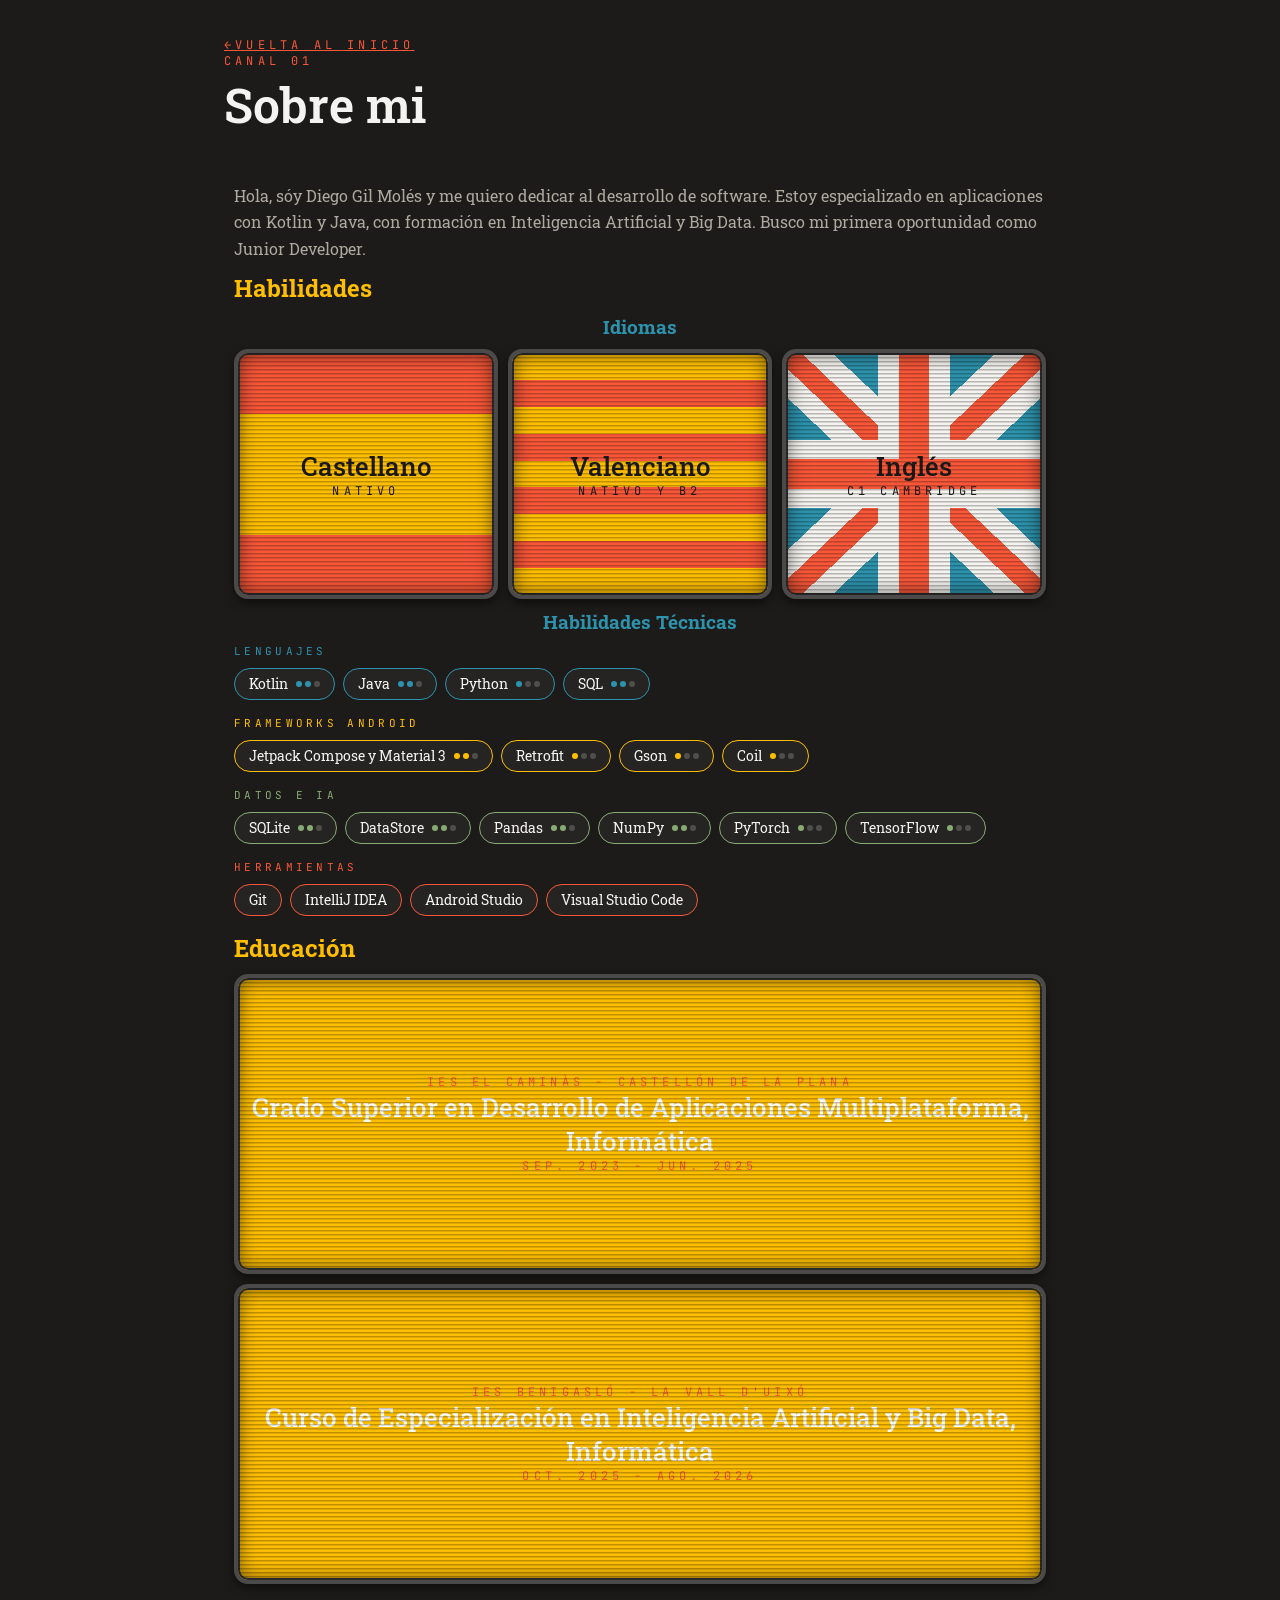
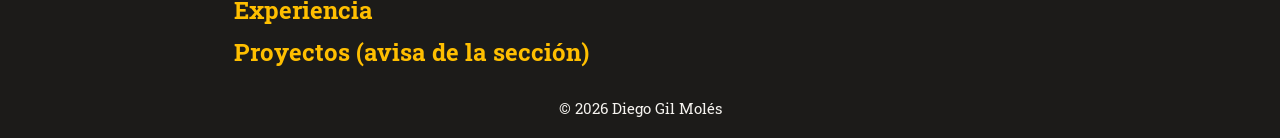
==== about.html @ fcc7936d "Initial Commit" ====
<!DOCTYPE html>
<html lang="es">

<head>
    <meta charset="UTF-8">
    <meta name="viewport" content="width=device-width, initial-scale=1.0">
    <title>Diego Gil Molés — Desarrollador Android &amp; Backend</title>
    <meta name="description"
        content="Portfolio de Diego Gil Molés, desarrollador de software de Vila-real especializado en Android con Kotlin, Java, IA y Big Data." />
    <link rel="stylesheet" href="style.css">
    <link rel="preconnect" href="https://fonts.googleapis.com">
    <link rel="preconnect" href="https://fonts.gstatic.com" crossorigin>
    <link
        href="https://fonts.googleapis.com/css2?family=JetBrains+Mono:wght@600&family=Roboto+Slab:wght@700&display=swap"
        rel="stylesheet">
</head>

<body>
    <div class="page">
        <!-- Header -->
        <header class="site-header">
            <div class="header-text">
                <a href="index.html" class="location">&larr;Vuelta al Inicio</a>
                <p class="location">Canal 01</p>
                <h1>Sobre mi</h1>
            </div>
        </header>

        <!-- Main content -->
        <main class="content">
            <p class="text-content">
                Hola, sóy Diego Gil Molés y me quiero dedicar al desarrollo de software.
                Estoy especializado en aplicaciones con Kotlin y Java, con formación en Inteligencia Artificial y Big
                Data.
                Busco mi primera oportunidad como Junior Developer.
            </p>

            <h2 style="color: #FFBF00;">Habilidades</h2>
            <h3 style="color: #2D93AD; align-self: center;">Idiomas</h3>
            <div class="btn-row">
                <div class="btn flag-spa">
                    <span class="btn-title">Castellano</span>
                    <p class="location">Nativo</p>
                </div>
                <div class="btn flag-cat">
                    <span class="btn-title">Valenciano</span>
                    <p class="location">Nativo y B2</p>
                </div>
                <div class="btn flag-gb">
                    <span class="btn-title">Inglés</span>
                    <p class="location">C1 Cambridge</p>
                </div>
            </div>
            <h3 style="color: #2D93AD; align-self: center;">Habilidades Técnicas</h3>
            <div class="skills-group skills-group--lang">
                <p class="skills-group-label">Lenguajes</p>
                <div class="chip-row">
                    <span class="chip">
                        <span>Kotlin</span>
                        <span class="chip-level chip-level-2" aria-label="Nivel intermedio"></span>
                    </span>
                    <span class="chip">
                        <span>Java</span>
                        <span class="chip-level chip-level-2" aria-label="Nivel intermedio"></span>
                    </span>
                    <span class="chip">
                        <span>Python</span>
                        <span class="chip-level chip-level-1" aria-label="Nivel basico"></span>
                    </span>
                    <span class="chip">
                        <span>SQL</span>
                        <span class="chip-level chip-level-2" aria-label="Nivel intermedio"></span>
                    </span>
                </div>
            </div>

            <div class="skills-group skills-group--android">
                <p class="skills-group-label">Frameworks Android</p>
                <div class="chip-row">
                    <span class="chip">
                        <span>Jetpack Compose y Material 3</span>
                        <span class="chip-level chip-level-2" aria-label="Nivel intermedio"></span>
                    </span>
                    <span class="chip">
                        <span>Retrofit</span>
                        <span class="chip-level chip-level-1" aria-label="Nivel basico"></span>
                    </span>
                    <span class="chip">
                        <span>Gson</span>
                        <span class="chip-level chip-level-1" aria-label="Nivel basico"></span>
                    </span>
                    <span class="chip">
                        <span>Coil</span>
                        <span class="chip-level chip-level-1" aria-label="Nivel basico"></span>
                    </span>
                </div>
            </div>

            <div class="skills-group skills-group--data">
                <p class="skills-group-label">Datos e IA</p>
                <div class="chip-row">
                    <span class="chip">
                        <span>SQLite</span>
                        <span class="chip-level chip-level-2" aria-label="Nivel intermedio"></span>
                    </span>
                    <span class="chip">
                        <span>DataStore</span>
                        <span class="chip-level chip-level-2" aria-label="Nivel intermedio"></span>
                    </span>
                    <span class="chip">
                        <span>Pandas</span>
                        <span class="chip-level chip-level-2" aria-label="Nivel intermedio"></span>
                    </span>
                    <span class="chip">
                        <span>NumPy</span>
                        <span class="chip-level chip-level-2" aria-label="Nivel intermedio"></span>
                    </span>
                    <span class="chip">
                        <span>PyTorch</span>
                        <span class="chip-level chip-level-1" aria-label="Nivel basico"></span>
                    </span>
                    <span class="chip">
                        <span>TensorFlow</span>
                        <span class="chip-level chip-level-1" aria-label="Nivel basico"></span>
                    </span>
                </div>
            </div>

            <div class="skills-group skills-group--tools">
                <p class="skills-group-label">Herramientas</p>
                <div class="chip-row">
                    <span class="chip"><span>Git</span></span>
                    <span class="chip"><span>IntelliJ IDEA</span></span>
                    <span class="chip"><span>Android Studio</span></span>
                    <span class="chip"><span>Visual Studio Code</span></span>
                </div>
            </div>

            <h2 style="color: #FFBF00;">Educación</h2>
            <div class="btn btn-primary">
                <p class="location">IES El Caminàs - Castellón de la Plana</p>
                <span class="btn-title">Grado Superior en Desarrollo de Aplicaciones Multiplataforma, Informática</span>
                <p class="location">sep. 2023 - jun. 2025</p>
            </div>
            <div class="btn btn-primary">
                <p class="location">IES Benigasló - La Vall d'Uixó</p>
                <span class="btn-title">Curso de Especialización en Inteligencia Artificial y Big Data, Informática</span>
                <p class="location">oct. 2025 - ago. 2026</p>
            </div>

            <h2 style="color: #FFBF00;">Experiencia</h2>

            <h2 style="color: #FFBF00;">Proyectos (avisa de la sección)</h2>

        </main>

        <!-- Footer -->
        <footer class="footer">
            © <span id="year"></span> Diego Gil Molés
        </footer>

    </div>

    <script src="script.js"></script>
</body>

</html>
---- style.css ----
:root {
  --color-carbon-black: #1C1B19;
  --color-red-tomato: #F95738;
  --color-amber-gold: #FFBF00;
  --color-bright-amber: #FFCF00;
  --color-sage-green: #88AB75;
  --color-pacific-cyan: #2D93AD;

  --radius: 14px;
  --font-display: "Roboto Slab", system-ui, sans-serif;
  --font-mono: "JetBrains Mono", ui-monospace, monospace;
  /*
  --font-display: "Archivo", system-ui, sans-serif;
  --font-mono: "Space Mono", ui-monospace, monospace;
  */
}

* {
  box-sizing: border-box;
  margin: 0;
  padding: 0;
}

html,
body {
  height: 100%;
}

body {
  background-color: var(--color-carbon-black);
  font-family: var(--font-display);
  color: var(--color-text-dark);
  -webkit-font-smoothing: antialiased;
}

.page {
  width: 65%;
  max-width: 1400px;
  margin: 0 auto;
  min-height: 100vh;
  display: flex;
  flex-direction: column;
}

/* Top bar */
.top-bar {
  height: 20px;
}

/* Header */
.site-header {
  display: flex;
  align-items: left;
  gap: 28px;
  background-color: var(--color-carbon-black);
  padding: 32px 0;
}

.header-text {
  flex: 1;
}

.header-text h1 {
  font-family: var(--font-display);
  font-weight: 700;
  font-size: clamp(2.25rem, 5vw, 3rem);
  color: #f5f3ef;
  line-height: 1;
  font-weight: 600;
  margin: 12px 0px 12px;
}

.subtitle {
    font-size: 1rem;
    line-height: 1.65;
    color: rgba(236, 229, 216, 0.7);
    max-width: 60ch;
}

.location {
  font-family: var(--font-mono);
  font-size: 12px;
  letter-spacing: 0.35em;
  text-transform: uppercase;
  color: var(--color-red-tomato);
  margin: 0px;
}

/* Content */
.content {
  background-color: var(--color-carbon-black);
  padding: 10px;
  display: flex;
  flex-direction: column;
  gap: 10px;
  flex: 1;
}

.content h2 h3{
  font-family: var(--font-mono);
}

.text-content {
    font-size: 1rem;
    line-height: 1.65;
    color: rgba(236, 229, 216, 0.7);
}

.skills-group {
  display: flex;
  flex-direction: column;
  gap: 10px;
  margin-bottom: 6px;
}

.skills-group-label {
  font-family: var(--font-mono);
  font-size: 11px;
  letter-spacing: 0.3em;
  text-transform: uppercase;
  color: var(--accent);
}

.chip-row {
  display: flex;
  flex-wrap: wrap;
  gap: 8px;
}

.chip {
  display: inline-flex;
  align-items: center;
  gap: 8px;
  padding: 6px 14px;
  border-radius: 999px;
  border: 1px solid var(--accent);
  background: rgba(245, 243, 239, 0.04);
  font-size: 0.85rem;
  color: #f5f3ef;
}

.chip-level {
  display: inline-block;
  width: 6px;
  height: 6px;
  border-radius: 50%;
  margin-right: 18px; /* reserva espacio para los dos puntos "fantasma" del box-shadow */
  background: rgba(245, 243, 239, 0.2);
}

.chip-level-1 {
  background: var(--accent);
  box-shadow: 9px 0 0 rgba(245, 243, 239, 0.2), 18px 0 0 rgba(245, 243, 239, 0.2);
}
.chip-level-2 {
  background: var(--accent);
  box-shadow: 9px 0 0 var(--accent), 18px 0 0 rgba(245, 243, 239, 0.2);
}
.chip-level-3 {
  background: var(--accent);
  box-shadow: 9px 0 0 var(--accent), 18px 0 0 var(--accent);
}

.chip-level span {
  width: 6px;
  height: 6px;
  border-radius: 50%;
  background: rgba(245, 243, 239, 0.2);
}

.chip-level-1 span:nth-child(1),
.chip-level-2 span:nth-child(-n+2),
.chip-level-3 span:nth-child(-n+3) {
  background: var(--accent);
}

/* Category accents */
.skills-group--lang     { --accent: var(--color-pacific-cyan); }
.skills-group--android  { --accent: var(--color-amber-gold); }
.skills-group--data     { --accent: var(--color-sage-green); }
.skills-group--tools    { --accent: var(--color-red-tomato); }

.btn {
  display: flex;
  flex-direction: column;
  align-items: center;
  justify-content: center;
  background-color: var(--color-amber-gold);
  border-radius: var(--radius);
  min-height: 300px;
  text-decoration: none;
  color: white;
  text-align: center;
  padding: 10px;
  transition: background-color 0.15s ease, transform 0.15s ease;

  /* CRT TV frame */
  position: relative;
  overflow: hidden;
  border: 4px solid #4a4a4a;
  box-shadow:
    inset 0 0 0 2px #2a2a2a,
    inset 0 0 20px rgba(0, 0, 0, 0.6),
    0 4px 10px rgba(0, 0, 0, 0.5);
}

/* Scanlines overlay on the "screen" area */
.btn::before{
  content: "";
  position: absolute;
  inset: 0;
  background: repeating-linear-gradient(
    to bottom,
    rgba(0, 0, 0, 0.25) 0px,
    rgba(0, 0, 0, 0.25) 1px,
    transparent 2px,
    transparent 4px
  );
  pointer-events: none;
  z-index: 2;
}

/* Subtle screen vignette/glow to sell the glass curvature */
.btn::after{
  content: "";
  position: absolute;
  inset: 0;
  background: radial-gradient(
    elipse at center,
    transparent 55%,
    rgba(0, 0, 0, 0.45) 100%
  );
  pointer-events: none;
  z-index: 3;
}

.btn:hover {
  background-color: var(--color-bright-amber);
}

.btn-row {
  display: flex;
  gap: 10px;
}

.btn-row .btn {
  flex: 1;
  min-height: 250px;
}

.btn-title {
  font-size: 1.6rem;
  font-weight: 500;
}

/* Footer */
.footer {
  background-color: var(--color-carbon-black);
  text-align: center;
  padding: 20px;
  font-size: 0.95rem;
  color: #f5f3ef;
}

/* Placeholder anchor sections */
.page-section {
  height: 0;
}

/* Flag backgrounds — built from the existing palette, no new colors */

.flag-spa {
  background: linear-gradient(
    to bottom,
    var(--color-red-tomato) 0%, var(--color-red-tomato) 25%,
    var(--color-amber-gold) 25%, var(--color-amber-gold) 75%,
    var(--color-red-tomato) 75%, var(--color-red-tomato) 100%
  );
}

.flag-cat {
  /* Senyera: 9 alternating stripes, yellow on the outside */
  background: linear-gradient(
    to bottom,
    var(--color-amber-gold) 0%, var(--color-amber-gold) 11.11%,
    var(--color-red-tomato) 11.11%, var(--color-red-tomato) 22.22%,
    var(--color-amber-gold) 22.22%, var(--color-amber-gold) 33.33%,
    var(--color-red-tomato) 33.33%, var(--color-red-tomato) 44.44%,
    var(--color-amber-gold) 44.44%, var(--color-amber-gold) 55.55%,
    var(--color-red-tomato) 55.55%, var(--color-red-tomato) 66.66%,
    var(--color-amber-gold) 66.66%, var(--color-amber-gold) 77.77%,
    var(--color-red-tomato) 77.77%, var(--color-red-tomato) 88.88%,
    var(--color-amber-gold) 88.88%, var(--color-amber-gold) 100%
  );
}

.flag-gb {
  /* Union Jack, abstracted with the site palette instead of navy */
  background-color: var(--color-pacific-cyan);
  background-image:
    /* Red straight cross — topmost */
    linear-gradient(to right, transparent 44%, var(--color-red-tomato) 44%, var(--color-red-tomato) 56%, transparent 56%),
    linear-gradient(to bottom, transparent 44%, var(--color-red-tomato) 44%, var(--color-red-tomato) 56%, transparent 56%),
    /* White fimbriation for the straight cross — wide, masks the diagonals near center */
    linear-gradient(to right, transparent 36%, #f5f3ef 36%, #f5f3ef 64%, transparent 64%),
    linear-gradient(to bottom, transparent 36%, #f5f3ef 36%, #f5f3ef 64%, transparent 64%),
    /* Diagonal red stripes — thin, full box, sit behind the straight cross */
    linear-gradient(to bottom right, transparent 47%, var(--color-red-tomato) 47%, var(--color-red-tomato) 53%, transparent 53%),
    linear-gradient(to bottom left, transparent 47%, var(--color-red-tomato) 47%, var(--color-red-tomato) 53%, transparent 53%),
    /* Diagonal white fimbriation — behind the diagonal red, above the field */
    linear-gradient(to bottom right, transparent 41%, #f5f3ef 41%, #f5f3ef 59%, transparent 59%),
    linear-gradient(to bottom left, transparent 41%, #f5f3ef 41%, #f5f3ef 59%, transparent 59%);
}

.flag-spa .btn-title,
.flag-cat .btn-title,
.flag-gb .btn-title,
.flag-spa .location,
.flag-cat .location,
.flag-gb .location {
  color: var(--color-carbon-black);
}

.flag-es:hover,
.flag-val:hover {
  background-color: transparent;
}
.flag-gb:hover {
  background-color: var(--color-pacific-cyan);
}

/* Responsive */
@media (max-width: 600px) {
  .site-header {
    flex-direction: column;
    align-items: flex-start;
  }

  .btn {
    border-width: 8px;
  }

  .btn-row {
    flex-direction: column;
  }

  .btn-row .btn {
    min-height: 160px;
  }
}
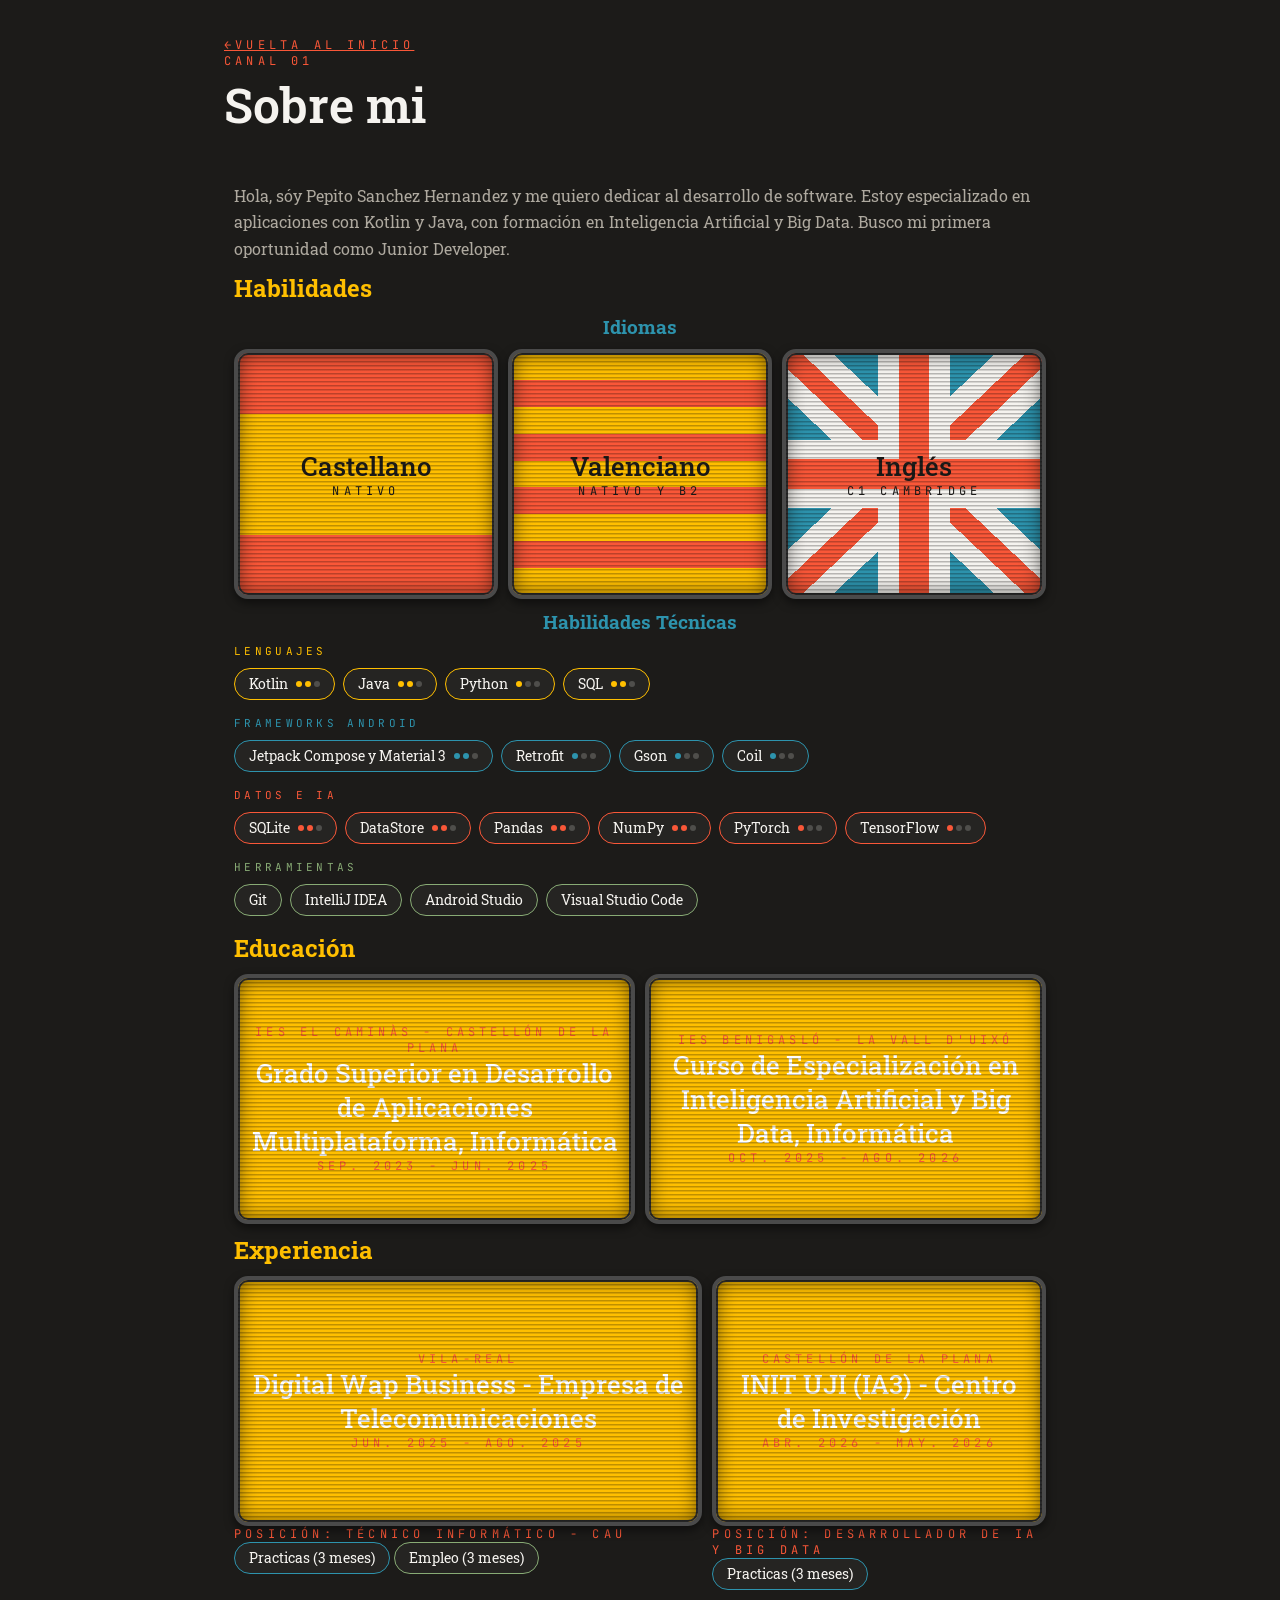
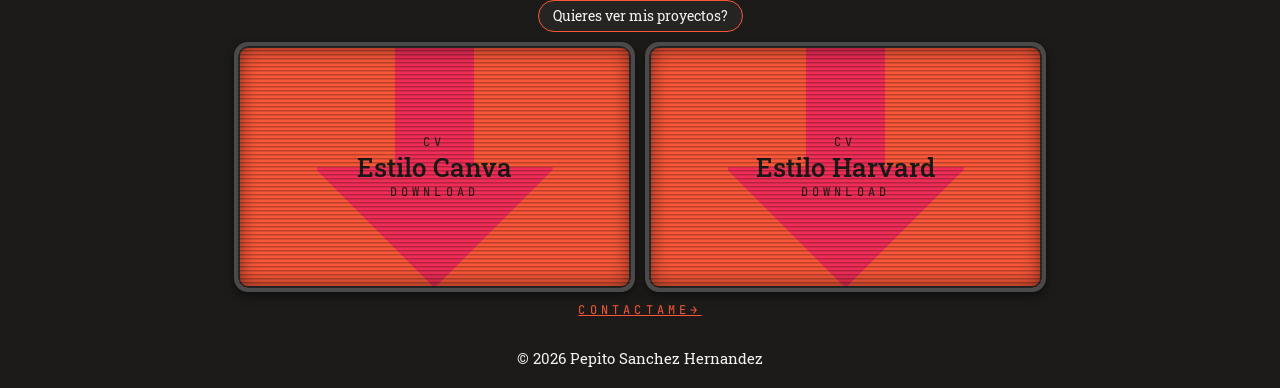
==== commit a1100610: "1st Commit (more for about.html)" ====
--- a/about.html
+++ b/about.html
@@ -4,9 +4,9 @@
 <head>
     <meta charset="UTF-8">
     <meta name="viewport" content="width=device-width, initial-scale=1.0">
-    <title>Diego Gil Molés — Desarrollador Android &amp; Backend</title>
+    <title>Pepito Sanchez Hernandez — Desarrollador Android &amp; Backend</title>
     <meta name="description"
-        content="Portfolio de Diego Gil Molés, desarrollador de software de Vila-real especializado en Android con Kotlin, Java, IA y Big Data." />
+        content="Portfolio de Pepito Sanchez Hernandez, desarrollador de software de Sueras especializado en Android con Kotlin, Java, IA y Big Data." />
     <link rel="stylesheet" href="style.css">
     <link rel="preconnect" href="https://fonts.googleapis.com">
     <link rel="preconnect" href="https://fonts.gstatic.com" crossorigin>
@@ -29,7 +29,7 @@
         <!-- Main content -->
         <main class="content">
             <p class="text-content">
-                Hola, sóy Diego Gil Molés y me quiero dedicar al desarrollo de software.
+                Hola, sóy Pepito Sanchez Hernandez y me quiero dedicar al desarrollo de software.
                 Estoy especializado en aplicaciones con Kotlin y Java, con formación en Inteligencia Artificial y Big
                 Data.
                 Busco mi primera oportunidad como Junior Developer.
@@ -137,26 +137,70 @@
             </div>
 
             <h2 style="color: #FFBF00;">Educación</h2>
-            <div class="btn btn-primary">
-                <p class="location">IES El Caminàs - Castellón de la Plana</p>
-                <span class="btn-title">Grado Superior en Desarrollo de Aplicaciones Multiplataforma, Informática</span>
-                <p class="location">sep. 2023 - jun. 2025</p>
-            </div>
-            <div class="btn btn-primary">
-                <p class="location">IES Benigasló - La Vall d'Uixó</p>
-                <span class="btn-title">Curso de Especialización en Inteligencia Artificial y Big Data, Informática</span>
-                <p class="location">oct. 2025 - ago. 2026</p>
+            <div class="btn-row">
+                <div class="btn btn-primary">
+                    <p class="location">IES El Caminàs - Castellón de la Plana</p>
+                    <span class="btn-title">Grado Superior en Desarrollo de Aplicaciones Multiplataforma,
+                        Informática</span>
+                    <p class="location">sep. 2023 - jun. 2025</p>
+                </div>
+                <div class="btn btn-primary">
+                    <p class="location">IES Benigasló - La Vall d'Uixó</p>
+                    <span class="btn-title">Curso de Especialización en Inteligencia Artificial y Big Data,
+                        Informática</span>
+                    <p class="location">oct. 2025 - ago. 2026</p>
+                </div>
             </div>
 
             <h2 style="color: #FFBF00;">Experiencia</h2>
-
-            <h2 style="color: #FFBF00;">Proyectos (avisa de la sección)</h2>
+            <!-- Make the tv be 50/50 in horizontal space, now is more liks 60/40 -->
+            <div class="btn-row">
+                <div>
+                    <div class="btn btn-primary">
+                        <p class="location">Vila-real</p>
+                        <span class="btn-title">Digital Wap Business - Empresa de Telecomunicaciones</span>
+                        <p class="location">jun. 2025 - ago. 2025</p>
+                    </div>
+                    <!-- Add a bit of space between the tv and the text -->
+                    <p class="location">Posición: Técnico Informático - CAU</p>
+                    <span class="chip skills-group--android"><span>Practicas (3 meses)</span></span>
+                    <span class="chip skills-group--tools"><span>Empleo (3 meses)</span></span>
+                </div>
+                <div>
+                    <div class="btn btn-primary">
+                        <p class="location">Castellón de la Plana</p>
+                        <span class="btn-title">INIT UJI (IA3) - Centro de Investigación</span>
+                        <p class="location">abr. 2026 - may. 2026</p>
+                    </div>
+                    <!-- Add a bit of space between the tv and the text -->
+                    <p class="location">Posición: Desarrollador de IA y Big Data</p>
+                    <span class="chip skills-group--android"><span>Practicas (3 meses)</span></span>
+                </div>
+            </div>
+            <!-- Add a bit of space -->
+            <a href="projects.html" style="align-self: center;"><span class="chip skills-group--data"><span>Quieres ver
+                        mis proyectos?</span></span></a>
+            <!-- Add a bit of space -->
+            <div class="btn-row">
+                <a class="btn icon-download" href="cv/CV_Canva.pdf" download="CV_Canva.pdf">
+                    <p class="location">CV</p>
+                    <span class="btn-title">Estilo Canva</span>
+                    <p class="location">DOWNLOAD</p>
+                </a>
+                <a class="btn icon-download" href="cv/CV_Harvard.pdf" download="CV_Harvard.pdf">
+                    <p class="location">CV</p>
+                    <span class="btn-title">Estilo Harvard</span>
+                    <p class="location">DOWNLOAD</p>
+                </a>
+            </div>
+            <!-- Add a bit of space -->
+            <a href="index.html" class="location" style="align-self: center;">Contactame&rarr;</a>
 
         </main>
 
         <!-- Footer -->
         <footer class="footer">
-            © <span id="year"></span> Diego Gil Molés
+            © <span id="year"></span> Pepito Sanchez Hernandez
         </footer>
 
     </div>
--- a/style.css
+++ b/style.css
@@ -1,10 +1,12 @@
 :root {
   --color-carbon-black: #1C1B19;
   --color-red-tomato: #F95738;
+  --color-red-watermelon: #EF2D56;
   --color-amber-gold: #FFBF00;
   --color-bright-amber: #FFCF00;
   --color-sage-green: #88AB75;
   --color-pacific-cyan: #2D93AD;
+  --color-neon-ice: #4EFFEF;
 
   --radius: 14px;
   --font-display: "Roboto Slab", system-ui, sans-serif;
@@ -175,10 +177,10 @@
 }
 
 /* Category accents */
-.skills-group--lang     { --accent: var(--color-pacific-cyan); }
-.skills-group--android  { --accent: var(--color-amber-gold); }
-.skills-group--data     { --accent: var(--color-sage-green); }
-.skills-group--tools    { --accent: var(--color-red-tomato); }
+.skills-group--lang     { --accent: var(--color-amber-gold); }
+.skills-group--android  { --accent: var(--color-pacific-cyan); }
+.skills-group--data     { --accent: var(--color-red-tomato); }
+.skills-group--tools    { --accent: var(--color-sage-green); }
 
 .btn {
   display: flex;
@@ -329,6 +331,31 @@
   background-color: var(--color-pacific-cyan);
 }
 
+.icon-download {
+  background-color: var(--color-red-tomato);
+  background-image:
+    /* Stem */
+    linear-gradient(to right, transparent 40%, var(--color-red-watermelon) 40%, var(--color-red-watermelon) 60%, transparent 60%),
+    /* Arrowhead */
+    conic-gradient(from 315deg at 50% 100%, var(--color-red-watermelon) 0 90deg, transparent 90deg);
+  background-repeat: no-repeat;
+  background-size:
+    100% 50%,
+    60% 50%;
+  background-position:
+    top,
+    center bottom;
+}
+
+.icon-download .btn-title,
+.icon-download .location {
+  color: var(--color-carbon-black);
+}
+
+.icon-download:hover {
+  background-color: var(--color-red-tomato);
+}
+
 /* Responsive */
 @media (max-width: 600px) {
   .site-header {
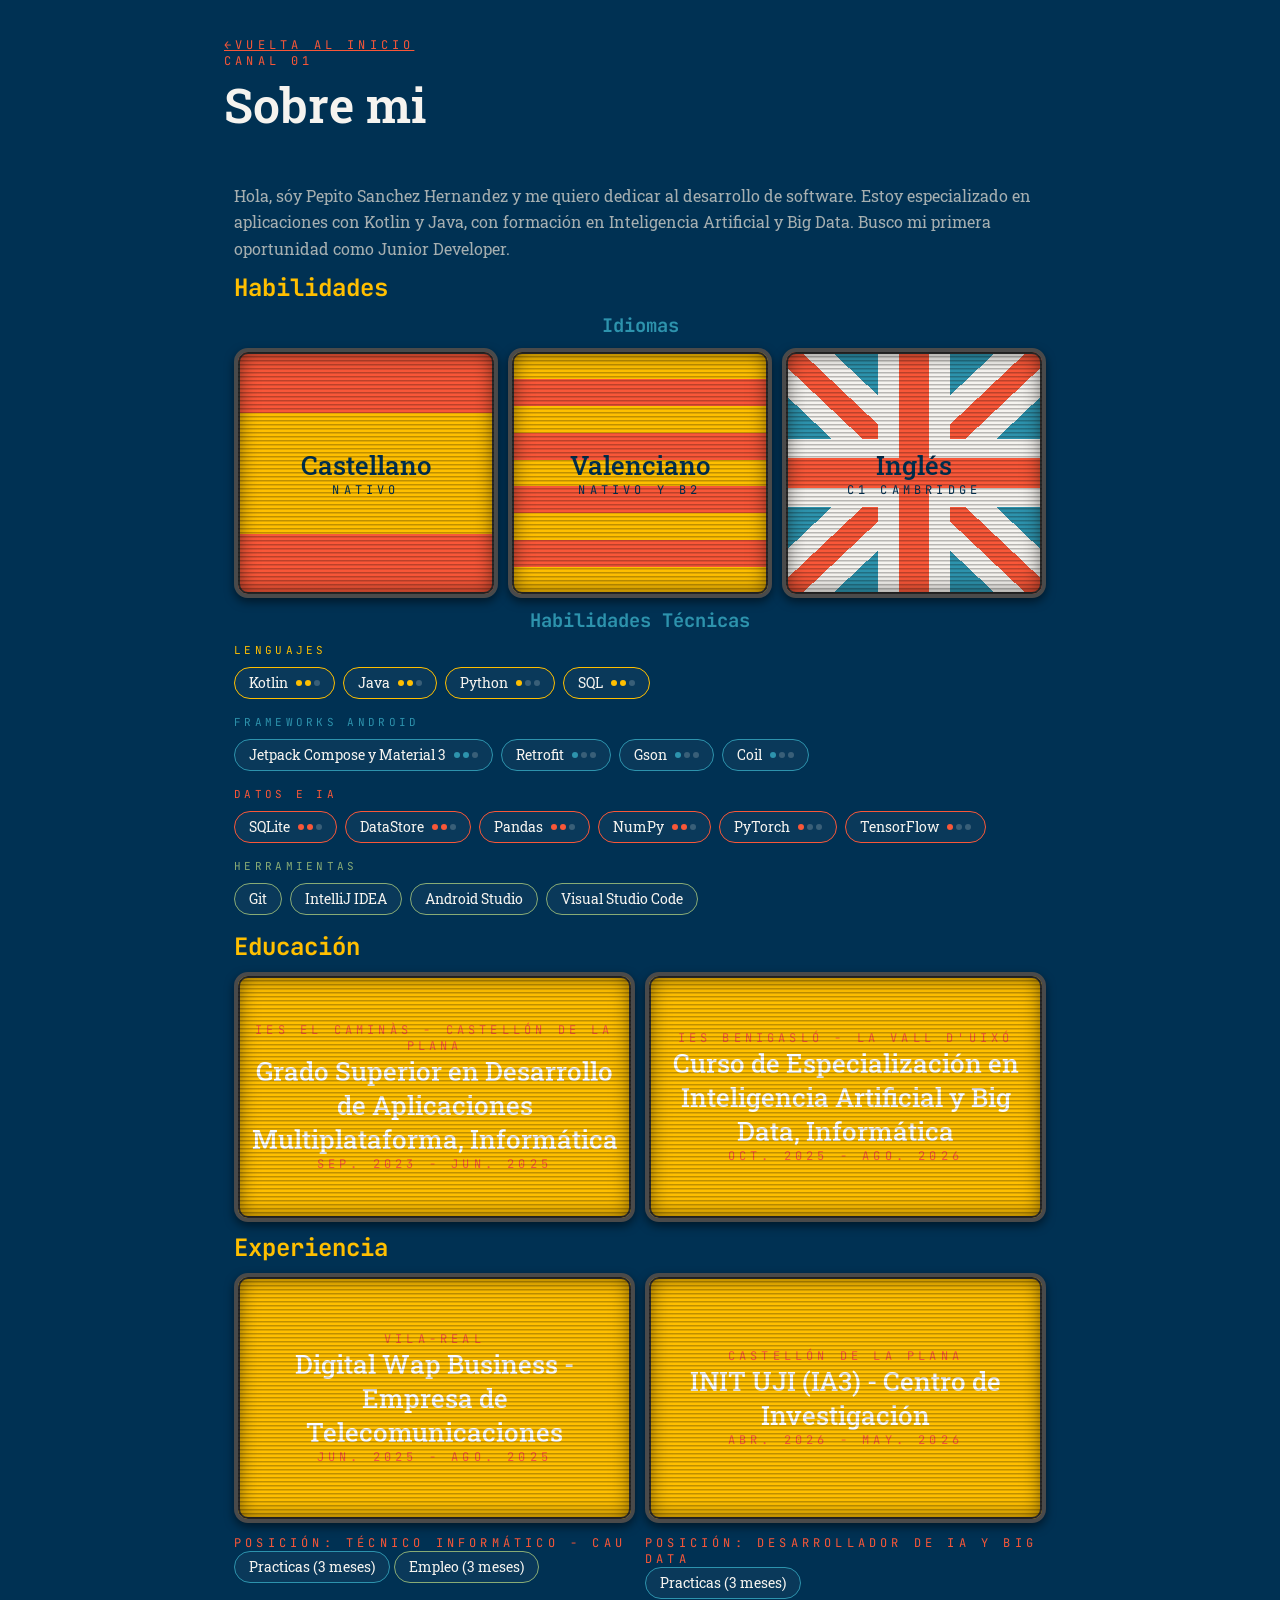
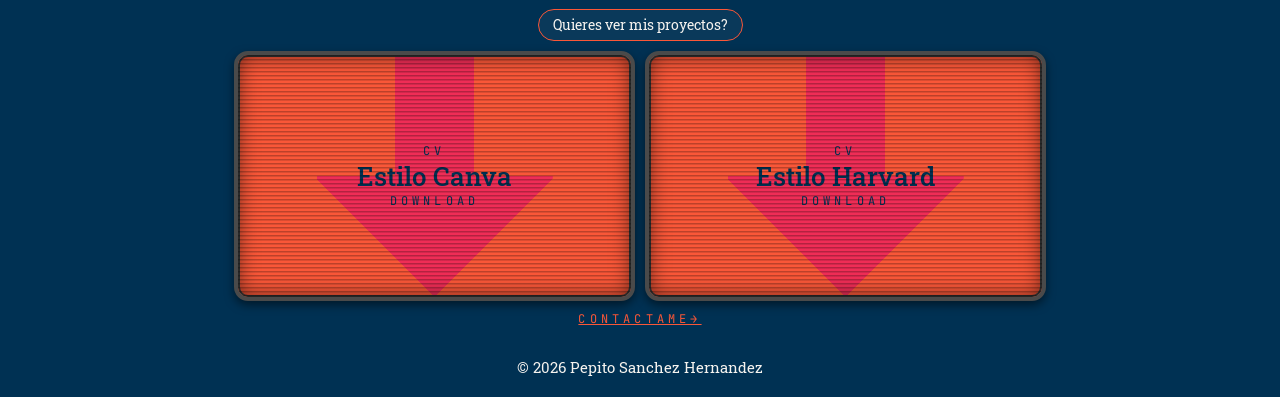
==== commit fc128b98: "2nd Commit (adjustments and new backgound color)" ====
--- a/about.html
+++ b/about.html
@@ -4,9 +4,9 @@
 <head>
     <meta charset="UTF-8">
     <meta name="viewport" content="width=device-width, initial-scale=1.0">
-    <title>Pepito Sanchez Hernandez — Desarrollador Android &amp; Backend</title>
+    <title>Diego Gil Molés — Desarrollador Android &amp; Backend</title>
     <meta name="description"
-        content="Portfolio de Pepito Sanchez Hernandez, desarrollador de software de Sueras especializado en Android con Kotlin, Java, IA y Big Data." />
+        content="Portfolio de Diego Gil Molés, desarrollador de software de Vila-real especializado en Android con Kotlin, Java, IA y Big Data." />
     <link rel="stylesheet" href="style.css">
     <link rel="preconnect" href="https://fonts.googleapis.com">
     <link rel="preconnect" href="https://fonts.gstatic.com" crossorigin>
--- a/style.css
+++ b/style.css
@@ -7,6 +7,7 @@
   --color-sage-green: #88AB75;
   --color-pacific-cyan: #2D93AD;
   --color-neon-ice: #4EFFEF;
+  --color-space-indigo: #003153;
 
   --radius: 14px;
   --font-display: "Roboto Slab", system-ui, sans-serif;
@@ -29,7 +30,7 @@
 }
 
 body {
-  background-color: var(--color-carbon-black);
+  background-color: var(--color-space-indigo);
   font-family: var(--font-display);
   color: var(--color-text-dark);
   -webkit-font-smoothing: antialiased;
@@ -54,7 +55,7 @@
   display: flex;
   align-items: left;
   gap: 28px;
-  background-color: var(--color-carbon-black);
+  background-color: var(--color-space-indigo);
   padding: 32px 0;
 }
 
@@ -90,7 +91,7 @@
 
 /* Content */
 .content {
-  background-color: var(--color-carbon-black);
+  background-color: var(--color-space-indigo);
   padding: 10px;
   display: flex;
   flex-direction: column;
@@ -98,7 +99,8 @@
   flex: 1;
 }
 
-.content h2 h3{
+.content h2,
+.content h3 {
   font-family: var(--font-mono);
 }
 
@@ -227,11 +229,11 @@
   content: "";
   position: absolute;
   inset: 0;
-  background: radial-gradient(
-    elipse at center,
+  /*background: radial-gradient(
+    ellipse at center,
     transparent 55%,
     rgba(0, 0, 0, 0.45) 100%
-  );
+  );*/
   pointer-events: none;
   z-index: 3;
 }
@@ -243,6 +245,11 @@
 .btn-row {
   display: flex;
   gap: 10px;
+}
+
+.btn-row > div {
+  flex: 1;
+  min-width: 0;
 }
 
 .btn-row .btn {
@@ -255,9 +262,13 @@
   font-weight: 500;
 }
 
+.btn + .location {
+  margin-top: 12px;
+}
+
 /* Footer */
 .footer {
-  background-color: var(--color-carbon-black);
+  background-color: var(--color-space-indigo);
   text-align: center;
   padding: 20px;
   font-size: 0.95rem;
@@ -320,11 +331,11 @@
 .flag-spa .location,
 .flag-cat .location,
 .flag-gb .location {
-  color: var(--color-carbon-black);
-}
-
-.flag-es:hover,
-.flag-val:hover {
+  color: var(--color-space-indigo);
+}
+
+.flag-spa:hover,
+.flag-cat:hover {
   background-color: transparent;
 }
 .flag-gb:hover {
@@ -349,7 +360,7 @@
 
 .icon-download .btn-title,
 .icon-download .location {
-  color: var(--color-carbon-black);
+  color: var(--color-space-indigo);
 }
 
 .icon-download:hover {
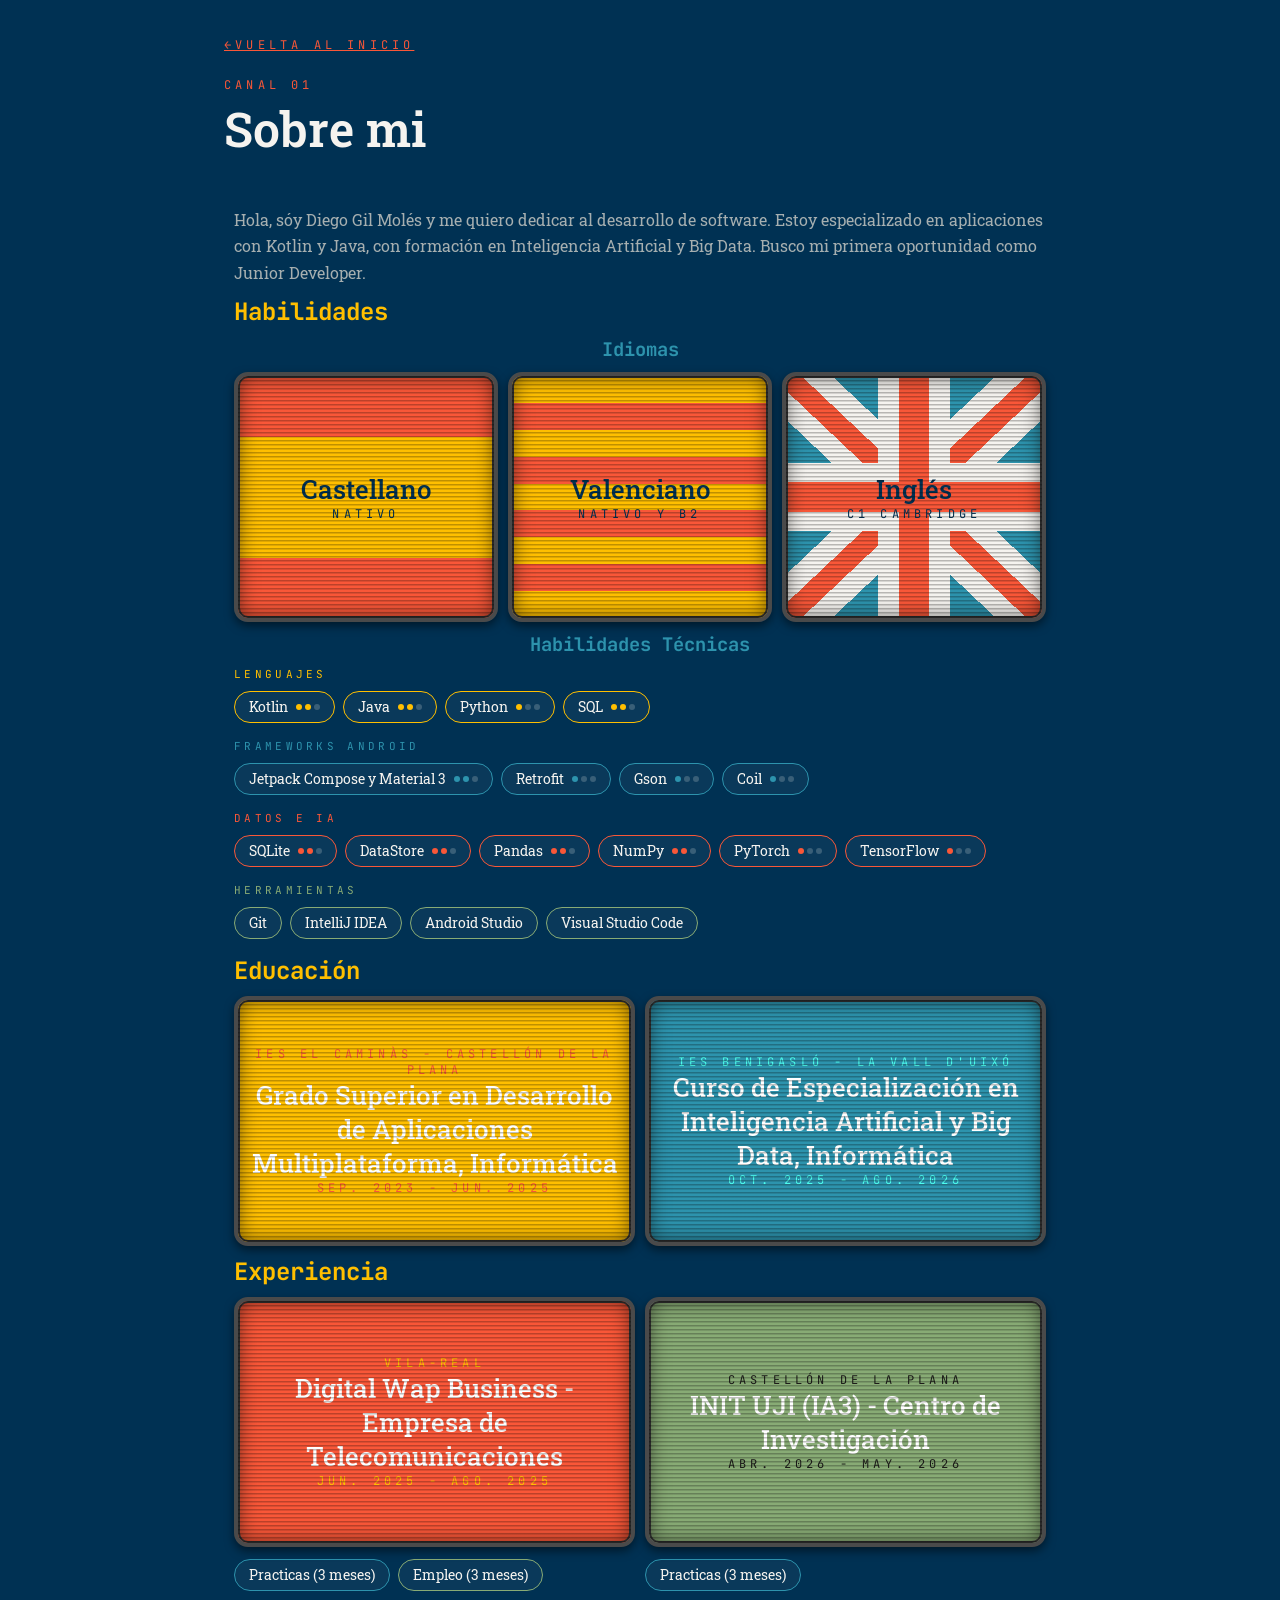
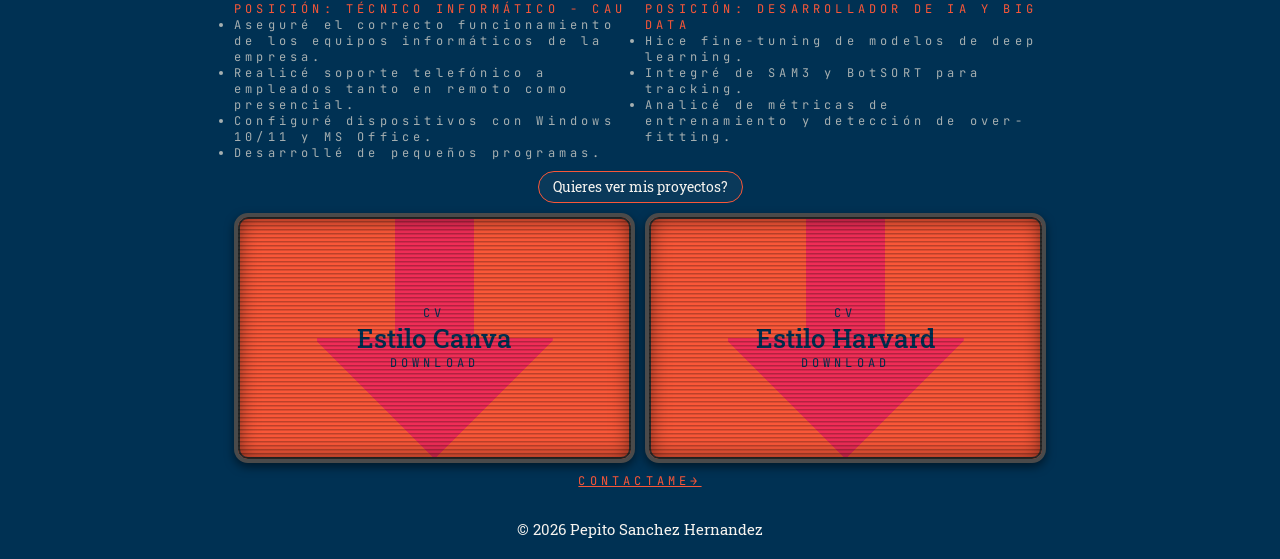
==== commit 21ed43e0: "3rd Commit (tvs with colours)" ====
--- a/about.html
+++ b/about.html
@@ -21,7 +21,7 @@
         <header class="site-header">
             <div class="header-text">
                 <a href="index.html" class="location">&larr;Vuelta al Inicio</a>
-                <p class="location">Canal 01</p>
+                <p class="location" style="margin: 24px 0 0;">Canal 01</p>
                 <h1>Sobre mi</h1>
             </div>
         </header>
@@ -29,7 +29,7 @@
         <!-- Main content -->
         <main class="content">
             <p class="text-content">
-                Hola, sóy Pepito Sanchez Hernandez y me quiero dedicar al desarrollo de software.
+                Hola, sóy Diego Gil Molés y me quiero dedicar al desarrollo de software.
                 Estoy especializado en aplicaciones con Kotlin y Java, con formación en Inteligencia Artificial y Big
                 Data.
                 Busco mi primera oportunidad como Junior Developer.
@@ -138,13 +138,13 @@
 
             <h2 style="color: #FFBF00;">Educación</h2>
             <div class="btn-row">
-                <div class="btn btn-primary">
+                <div class="btn btn-primary btn-yellow">
                     <p class="location">IES El Caminàs - Castellón de la Plana</p>
                     <span class="btn-title">Grado Superior en Desarrollo de Aplicaciones Multiplataforma,
                         Informática</span>
                     <p class="location">sep. 2023 - jun. 2025</p>
                 </div>
-                <div class="btn btn-primary">
+                <div class="btn btn-primary btn-blue">
                     <p class="location">IES Benigasló - La Vall d'Uixó</p>
                     <span class="btn-title">Curso de Especialización en Inteligencia Artificial y Big Data,
                         Informática</span>
@@ -153,34 +153,47 @@
             </div>
 
             <h2 style="color: #FFBF00;">Experiencia</h2>
-            <!-- Make the tv be 50/50 in horizontal space, now is more liks 60/40 -->
             <div class="btn-row">
                 <div>
-                    <div class="btn btn-primary">
+                    <div class="btn btn-primary btn-red">
                         <p class="location">Vila-real</p>
                         <span class="btn-title">Digital Wap Business - Empresa de Telecomunicaciones</span>
                         <p class="location">jun. 2025 - ago. 2025</p>
                     </div>
-                    <!-- Add a bit of space between the tv and the text -->
+                    <div class="chip-row" style="margin: 12px 0 10px;">
+                        <span class="chip skills-group--android"><span>Practicas (3 meses)</span></span>
+                        <span class="chip skills-group--tools"><span>Empleo (3 meses)</span></span>
+                    </div>
                     <p class="location">Posición: Técnico Informático - CAU</p>
-                    <span class="chip skills-group--android"><span>Practicas (3 meses)</span></span>
-                    <span class="chip skills-group--tools"><span>Empleo (3 meses)</span></span>
+                    <ul>
+                        <li>Aseguré el correcto funcionamiento de los equipos informáticos de la empresa.</li>
+                        <li>Realicé soporte telefónico a empleados tanto en remoto como presencial.</li>
+                        <li>Configuré dispositivos con Windows 10/11 y MS Office.</li>
+                        <li>Desarrollé de pequeños programas.</li>
+                    </ul>
                 </div>
                 <div>
-                    <div class="btn btn-primary">
+                    <div class="btn btn-primary btn-green">
                         <p class="location">Castellón de la Plana</p>
                         <span class="btn-title">INIT UJI (IA3) - Centro de Investigación</span>
                         <p class="location">abr. 2026 - may. 2026</p>
                     </div>
-                    <!-- Add a bit of space between the tv and the text -->
+                    <div class="chip-row" style="margin: 12px 0 10px;">
+                        <span class="chip skills-group--android"><span>Practicas (3 meses)</span></span>
+                    </div>
                     <p class="location">Posición: Desarrollador de IA y Big Data</p>
-                    <span class="chip skills-group--android"><span>Practicas (3 meses)</span></span>
-                </div>
-            </div>
-            <!-- Add a bit of space -->
-            <a href="projects.html" style="align-self: center;"><span class="chip skills-group--data"><span>Quieres ver
-                        mis proyectos?</span></span></a>
-            <!-- Add a bit of space -->
+                    <ul>
+                        <li>Hice fine-tuning de modelos de deep learning.</li>
+                        <li>Integré de SAM3 y BotSORT para tracking.</li>
+                        <li>Analicé de métricas de entrenamiento y detección de over-fitting.</li>
+                    </ul>
+                </div>
+            </div>
+            
+            <a href="projects.html" style="align-self: center;">
+                <span class="chip skills-group--data"><span>Quieres ver mis proyectos?</span></span>
+            </a>
+
             <div class="btn-row">
                 <a class="btn icon-download" href="cv/CV_Canva.pdf" download="CV_Canva.pdf">
                     <p class="location">CV</p>
--- a/style.css
+++ b/style.css
@@ -8,6 +8,7 @@
   --color-pacific-cyan: #2D93AD;
   --color-neon-ice: #4EFFEF;
   --color-space-indigo: #003153;
+  --color-white: #FFFFFF;
 
   --radius: 14px;
   --font-display: "Roboto Slab", system-ui, sans-serif;
@@ -85,7 +86,7 @@
   font-size: 12px;
   letter-spacing: 0.35em;
   text-transform: uppercase;
-  color: var(--color-red-tomato);
+  color: var(--btn-location, var(--color-red-tomato));
   margin: 0px;
 }
 
@@ -102,6 +103,15 @@
 .content h2,
 .content h3 {
   font-family: var(--font-mono);
+}
+
+.content ul,
+.content li {
+  font-family: var(--font-mono);
+  font-size: 12px;
+  letter-spacing: 0.35em;
+  color: rgba(236, 229, 216, 0.7);
+  margin: 0px;
 }
 
 .text-content {
@@ -189,11 +199,11 @@
   flex-direction: column;
   align-items: center;
   justify-content: center;
-  background-color: var(--color-amber-gold);
+  background-color: var(--btn-bg, var(--color-amber-gold));
   border-radius: var(--radius);
   min-height: 300px;
   text-decoration: none;
-  color: white;
+  color: var(--btn-text, white);
   text-align: center;
   padding: 10px;
   transition: background-color 0.15s ease, transform 0.15s ease;
@@ -239,7 +249,35 @@
 }
 
 .btn:hover {
-  background-color: var(--color-bright-amber);
+  background-color: var(--btn-bg-hover, var(--color-bright-amber));
+}
+
+.btn-yellow {
+  --btn-bg: var(--color-amber-gold);
+  --btn-bg-hover: var(--color-bright-amber);
+  --btn-text: var(--color-white);
+  --btn-location: var(--color-red-tomato);
+}
+
+.btn-blue {
+  --btn-bg: var(--color-pacific-cyan);
+  --btn-bg-hover: var(--color-neon-ice);
+  --btn-text: var(--color-white);
+  --btn-location: var(--color-neon-ice);
+}
+
+.btn-green {
+  --btn-bg: var(--color-sage-green);
+  --btn-bg-hover: var(--color-sage-green);
+  --btn-text: var(--color-white);
+  --btn-location: var(--color-carbon-black);
+}
+
+.btn-red {
+  --btn-bg: var(--color-red-tomato);
+  --btn-bg-hover: var(--color-red-watermelon);
+  --btn-text: var(--color-white);
+  --btn-location: var(--color-amber-gold);
 }
 
 .btn-row {
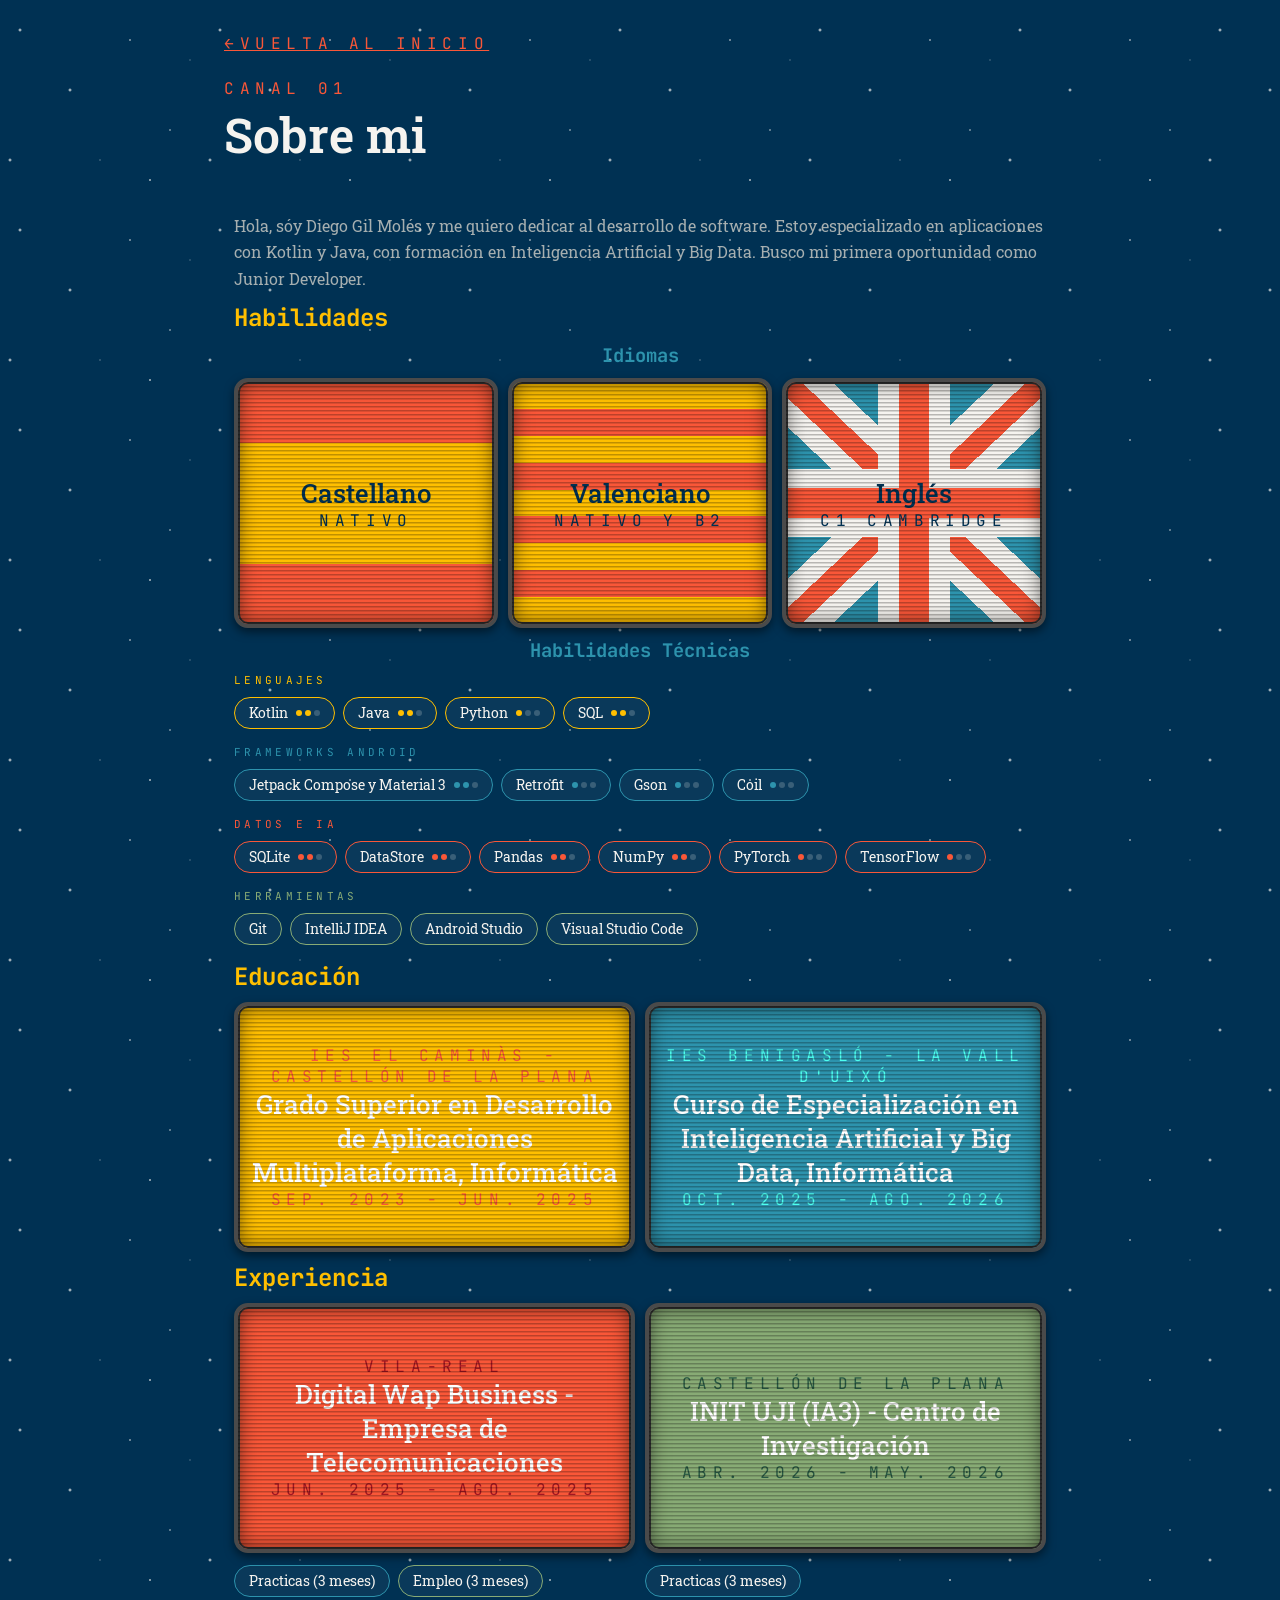
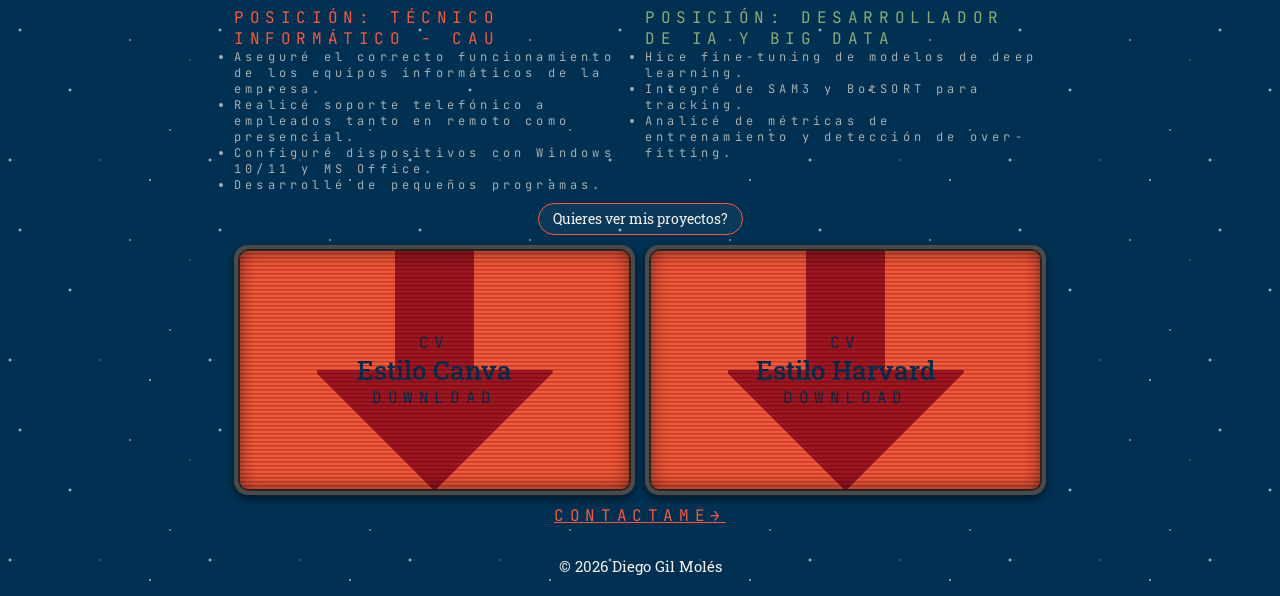
==== commit f485d75b: "5th Commit (start projects)" ====
--- a/about.html
+++ b/about.html
@@ -181,7 +181,7 @@
                     <div class="chip-row" style="margin: 12px 0 10px;">
                         <span class="chip skills-group--android"><span>Practicas (3 meses)</span></span>
                     </div>
-                    <p class="location">Posición: Desarrollador de IA y Big Data</p>
+                    <p class="location location-green">Posición: Desarrollador de IA y Big Data</p>
                     <ul>
                         <li>Hice fine-tuning de modelos de deep learning.</li>
                         <li>Integré de SAM3 y BotSORT para tracking.</li>
@@ -213,7 +213,7 @@
 
         <!-- Footer -->
         <footer class="footer">
-            © <span id="year"></span> Pepito Sanchez Hernandez
+            © <span id="year"></span> Diego Gil Molés
         </footer>
 
     </div>
--- a/style.css
+++ b/style.css
@@ -2,9 +2,11 @@
   --color-carbon-black: #1C1B19;
   --color-red-tomato: #F95738;
   --color-red-watermelon: #EF2D56;
+  --color-rubi-red: #A31621;
   --color-amber-gold: #FFBF00;
   --color-bright-amber: #FFCF00;
   --color-sage-green: #88AB75;
+  --color-emerald-depths: #285943;
   --color-pacific-cyan: #2D93AD;
   --color-neon-ice: #4EFFEF;
   --color-space-indigo: #003153;
@@ -32,6 +34,18 @@
 
 body {
   background-color: var(--color-space-indigo);
+  background-image:
+    radial-gradient(2px 2px at 20px 30px, #F5F3EF, transparent),
+    radial-gradient(2px 2px at 70px 90px, #F5F3EF, transparent),
+    radial-gradient(1.5px 1.5px at 130px 40px, rgba(245,243,239,0.8), transparent),
+    radial-gradient(1.5px 1.5px at 170px 130px, rgba(245,243,239,0.7), transparent),
+    radial-gradient(2px 2px at 10px 160px, #F5F3EF, transparent),
+    radial-gradient(1px 1px at 100px 160px, rgba(245,243,239,0.6), transparent),
+    radial-gradient(1.5px 1.5px at 150px 180px, #F5F3EF, transparent),
+    radial-gradient(1px 1px at 190px 60px, rgba(245,243,239,0.5), transparent);
+  background-repeat: repeat;
+  background-size: 200px 200px;
+  animation: star-drift 200s linear infinite;
   font-family: var(--font-display);
   color: var(--color-text-dark);
   -webkit-font-smoothing: antialiased;
@@ -56,7 +70,7 @@
   display: flex;
   align-items: left;
   gap: 28px;
-  background-color: var(--color-space-indigo);
+  background-color: transparent;
   padding: 32px 0;
 }
 
@@ -83,16 +97,34 @@
 
 .location {
   font-family: var(--font-mono);
-  font-size: 12px;
+  font-size: 16px;
   letter-spacing: 0.35em;
   text-transform: uppercase;
   color: var(--btn-location, var(--color-red-tomato));
   margin: 0px;
+  overflow-wrap: break-word;
+  word-break: break-word;
+}
+
+.location-yellow {
+  --btn-location: var(--color-amber-gold);
+}
+
+.location-blue {
+  --btn-location: var(--color-pacific-cyan);
+}
+
+.location-red {
+  --btn-location: var(--color-red-tomato);
+}
+
+.location-green {
+  --btn-location: var(--color-sage-green);
 }
 
 /* Content */
 .content {
-  background-color: var(--color-space-indigo);
+  background-color: transparent;
   padding: 10px;
   display: flex;
   flex-direction: column;
@@ -270,14 +302,14 @@
   --btn-bg: var(--color-sage-green);
   --btn-bg-hover: var(--color-sage-green);
   --btn-text: var(--color-white);
-  --btn-location: var(--color-carbon-black);
+  --btn-location: var(--color-emerald-depths);
 }
 
 .btn-red {
   --btn-bg: var(--color-red-tomato);
   --btn-bg-hover: var(--color-red-watermelon);
   --btn-text: var(--color-white);
-  --btn-location: var(--color-amber-gold);
+  --btn-location: var(--color-rubi-red);
 }
 
 .btn-row {
@@ -296,8 +328,11 @@
 }
 
 .btn-title {
-  font-size: 1.6rem;
+  font-size: clamp(1.05rem, 4.8vw, 1.6rem);
   font-weight: 500;
+  overflow-wrap: break-word;
+  word-break: break-word;
+  hyphens: auto;
 }
 
 .btn + .location {
@@ -306,7 +341,7 @@
 
 /* Footer */
 .footer {
-  background-color: var(--color-space-indigo);
+  background-color: transparent;
   text-align: center;
   padding: 20px;
   font-size: 0.95rem;
@@ -384,9 +419,9 @@
   background-color: var(--color-red-tomato);
   background-image:
     /* Stem */
-    linear-gradient(to right, transparent 40%, var(--color-red-watermelon) 40%, var(--color-red-watermelon) 60%, transparent 60%),
+    linear-gradient(to right, transparent 40%, var(--color-rubi-red) 40%, var(--color-rubi-red) 60%, transparent 60%),
     /* Arrowhead */
-    conic-gradient(from 315deg at 50% 100%, var(--color-red-watermelon) 0 90deg, transparent 90deg);
+    conic-gradient(from 315deg at 50% 100%, var(--color-rubi-red) 0 90deg, transparent 90deg);
   background-repeat: no-repeat;
   background-size:
     100% 50%,
@@ -405,8 +440,17 @@
   background-color: var(--color-red-tomato);
 }
 
+@keyframes star-drift {
+  from { background-position: 0 0; }
+  to   { background-position: -1000px 1000px; }
+}
+
 /* Responsive */
 @media (max-width: 600px) {
+  .page {
+    width: 92%;
+  }
+
   .site-header {
     flex-direction: column;
     align-items: flex-start;
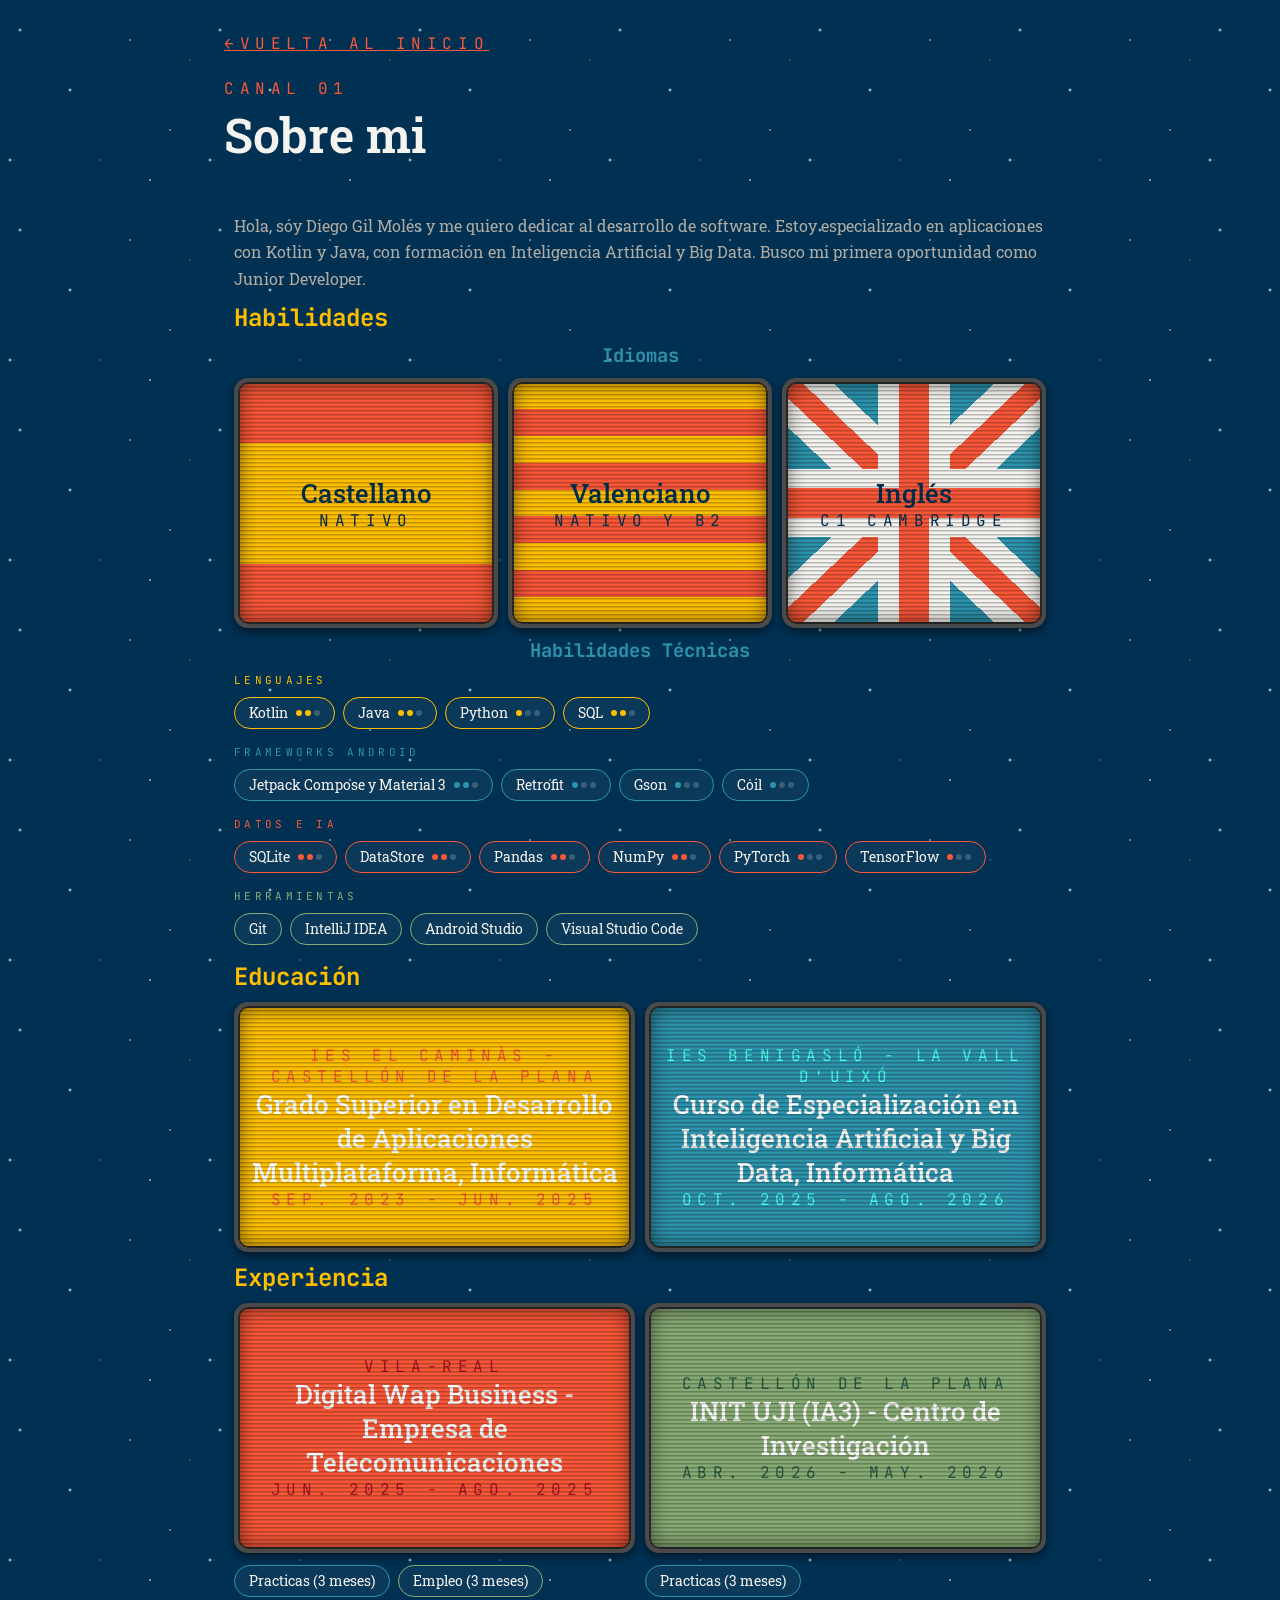
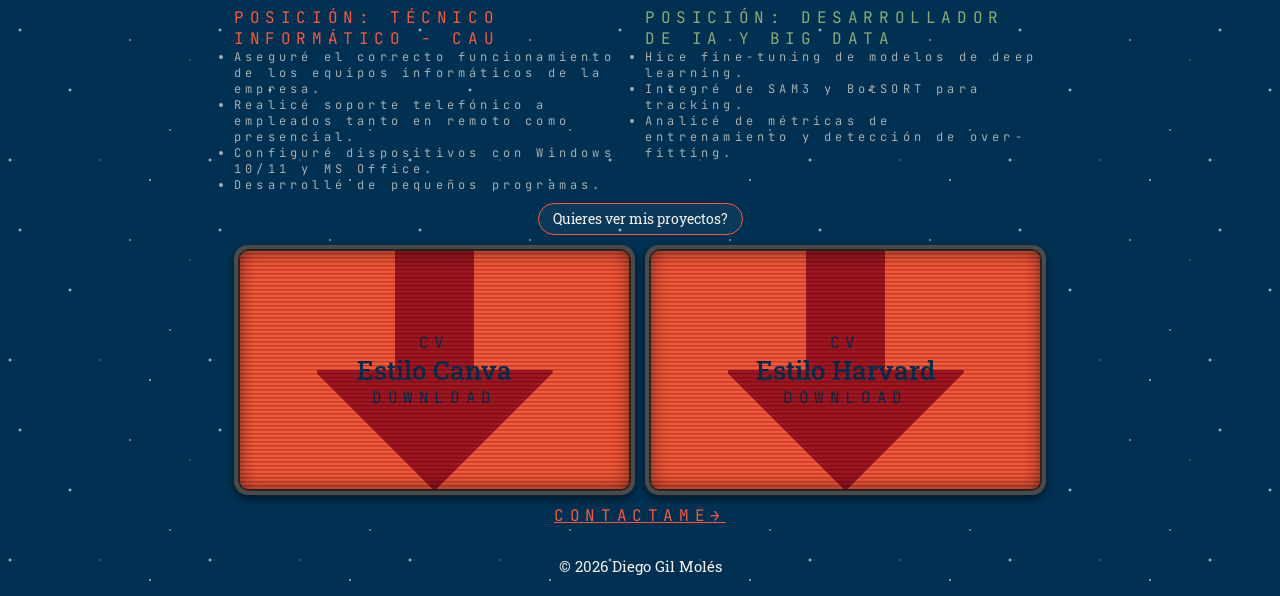
==== commit 66126236: "5.2 Commit (CV name files modification)" ====
--- a/about.html
+++ b/about.html
@@ -195,12 +195,20 @@
             </a>
 
             <div class="btn-row">
-                <a class="btn icon-download" href="cv/CV_Canva.pdf" download="CV_Canva.pdf">
+                <a class="btn icon-download" 
+                aria-label="Descargar CV estilo Canva en español"
+                href="cv/Diego_Gil_Moles_CV_-_Canva_Style_-_Español.pdf" 
+                download="Diego Gil Moles CV - Canva Style - Español.pdf"
+                >
                     <p class="location">CV</p>
                     <span class="btn-title">Estilo Canva</span>
                     <p class="location">DOWNLOAD</p>
                 </a>
-                <a class="btn icon-download" href="cv/CV_Harvard.pdf" download="CV_Harvard.pdf">
+                <a class="btn icon-download" 
+                aria-label="Descargar CV estilo Harvard en español"
+                href="cv/Diego_Gil_Moles_CV_-_Harvard_Style_-_Español.pdf" 
+                download="Diego Gil Moles CV - Harvard Style - Español.pdf"
+                >
                     <p class="location">CV</p>
                     <span class="btn-title">Estilo Harvard</span>
                     <p class="location">DOWNLOAD</p>
--- a/style.css
+++ b/style.css
@@ -6,11 +6,14 @@
   --color-amber-gold: #FFBF00;
   --color-bright-amber: #FFCF00;
   --color-sage-green: #88AB75;
+  --color-jungle-green: #00A86B;
   --color-emerald-depths: #285943;
   --color-pacific-cyan: #2D93AD;
   --color-neon-ice: #4EFFEF;
   --color-space-indigo: #003153;
+  --color-imperial-blue: #002366;
   --color-white: #FFFFFF;
+  --color-silver: #B1ACA3;
 
   --radius: 14px;
   --font-display: "Roboto Slab", system-ui, sans-serif;
@@ -91,7 +94,7 @@
 .subtitle {
     font-size: 1rem;
     line-height: 1.65;
-    color: rgba(236, 229, 216, 0.7);
+    color: var(--color-silver);
     max-width: 60ch;
 }
 
@@ -122,6 +125,10 @@
   --btn-location: var(--color-sage-green);
 }
 
+.location-grey {
+  --btn-location: var(--color-silver);
+}
+
 /* Content */
 .content {
   background-color: transparent;
@@ -149,7 +156,7 @@
 .text-content {
     font-size: 1rem;
     line-height: 1.65;
-    color: rgba(236, 229, 216, 0.7);
+    color: var(--color-silver);
 }
 
 .skills-group {
@@ -293,14 +300,14 @@
 
 .btn-blue {
   --btn-bg: var(--color-pacific-cyan);
-  --btn-bg-hover: var(--color-neon-ice);
+  --btn-bg-hover: var(--color-imperial-blue);
   --btn-text: var(--color-white);
   --btn-location: var(--color-neon-ice);
 }
 
 .btn-green {
   --btn-bg: var(--color-sage-green);
-  --btn-bg-hover: var(--color-sage-green);
+  --btn-bg-hover: var(--color-jungle-green);
   --btn-text: var(--color-white);
   --btn-location: var(--color-emerald-depths);
 }
